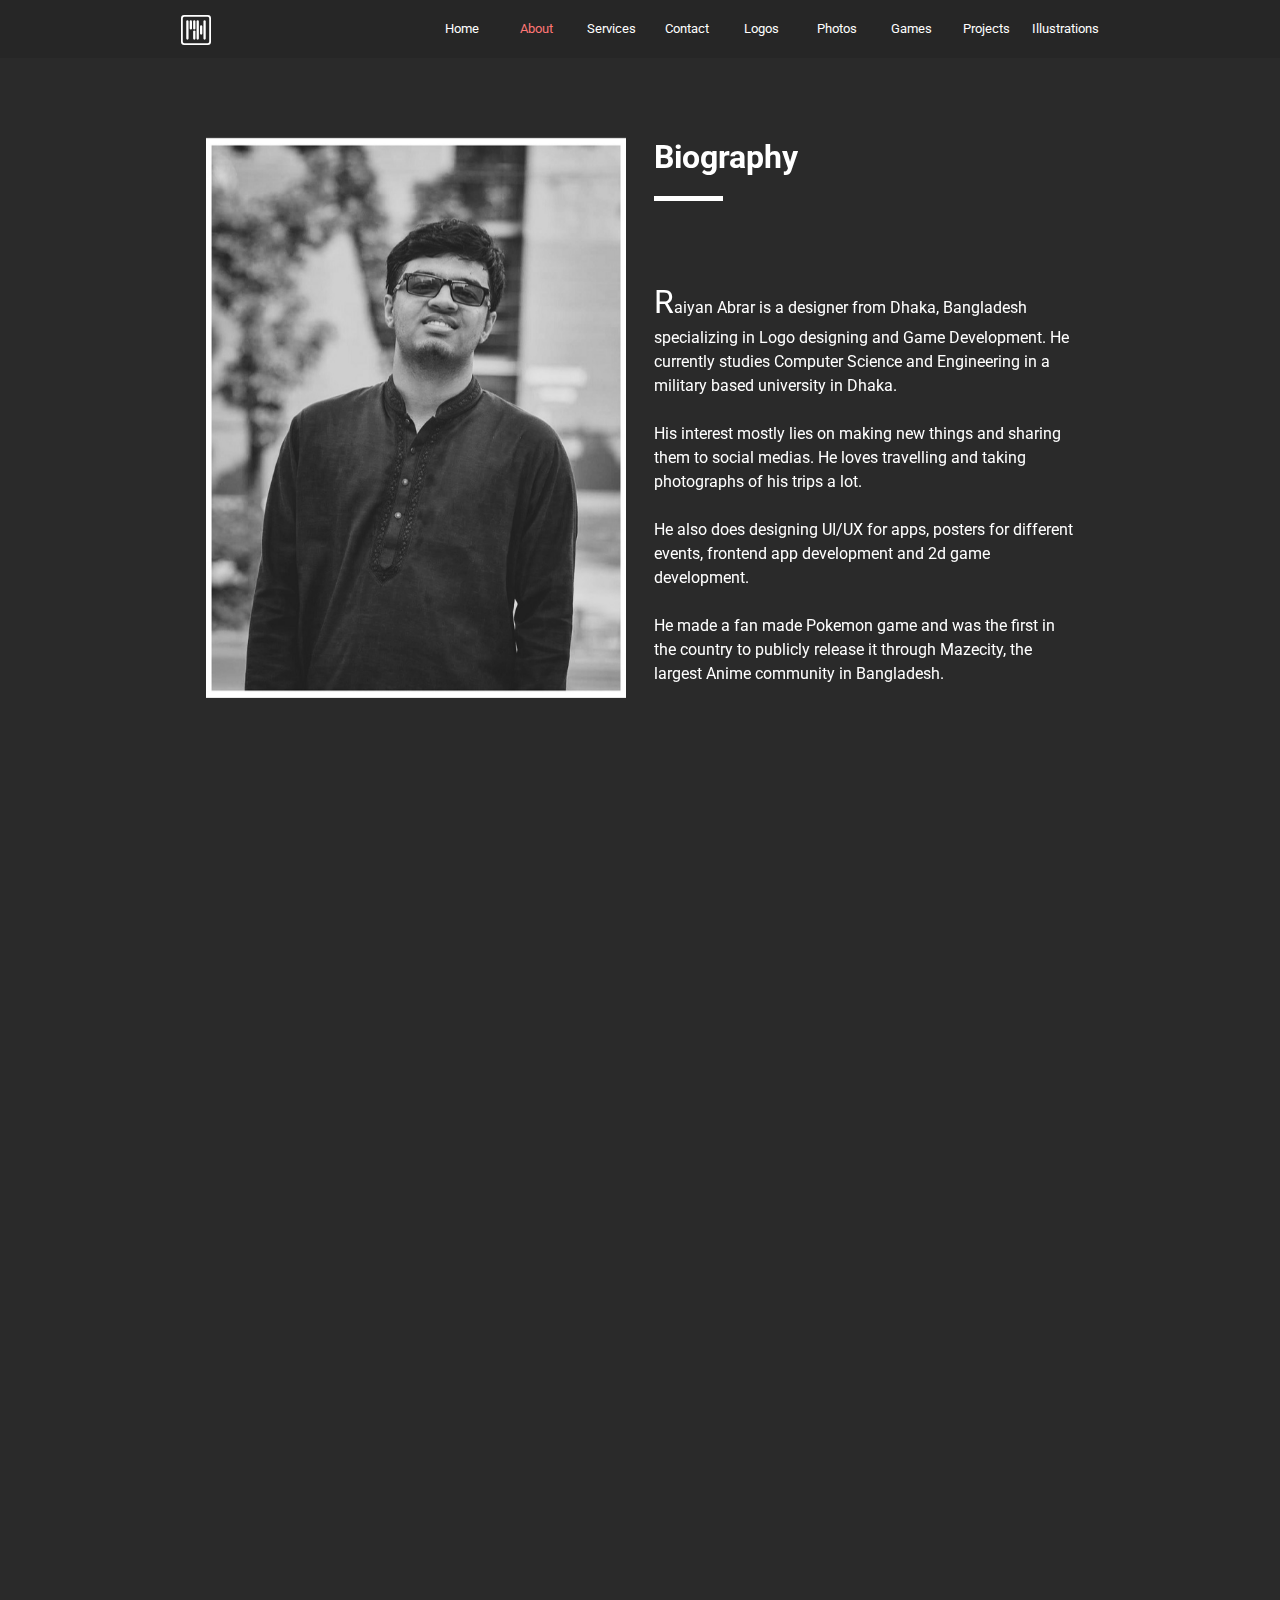
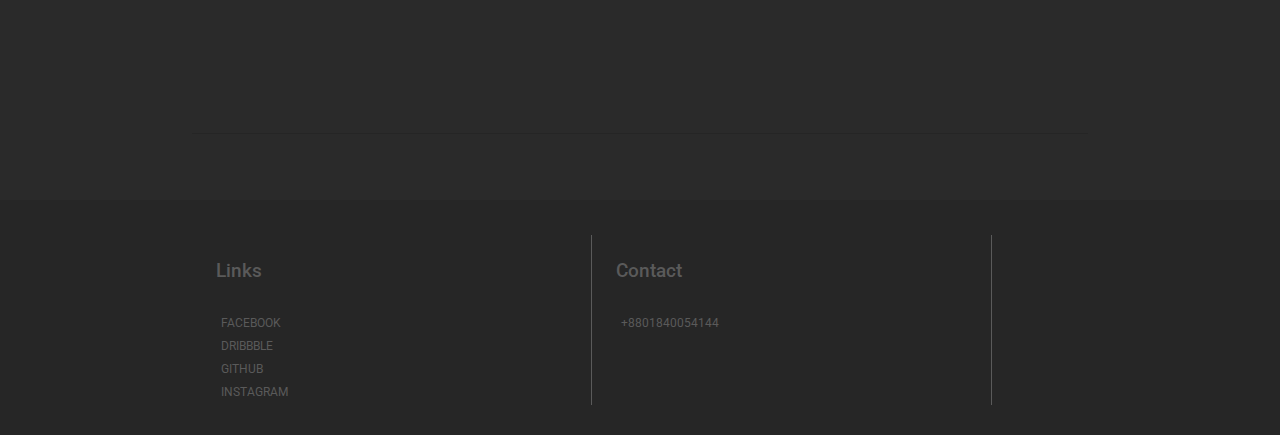
==== about.html @ 9de72fa0 "changed about me illustration pic" ====
<!DOCTYPE html>
<html lang="en">
<head>
    <meta charset="UTF-8">
    <meta name="viewport" content="width=device-width, initial-scale=1.0">
    <meta http-equiv="X-UA-Compatible" content="ie=edge">
    <title>Raiyan Abrar's Biography</title>

    <link rel="stylesheet" href="https://stackpath.bootstrapcdn.com/bootstrap/4.5.2/css/bootstrap.min.css" integrity="sha384-JcKb8q3iqJ61gNV9KGb8thSsNjpSL0n8PARn9HuZOnIxN0hoP+VmmDGMN5t9UJ0Z" crossorigin="anonymous">
    <link rel="stylesheet" href="./scroll animation/aos.css">
    <link rel="stylesheet" href="body.css">
    <link rel="stylesheet" href="navbar.css">
    <link rel="stylesheet" href="bio.css">
    <link rel="stylesheet" href="footer.css">
    <link rel="stylesheet" href="jesterbox.css">
    <link href="https://fonts.googleapis.com/css2?family=Roboto:wght@400;700;900&display=swap" rel="stylesheet">
    <link rel="stylesheet" href="https://cdnjs.cloudflare.com/ajax/libs/font-awesome/4.7.0/css/font-awesome.min.css">
</head>
<body>    
    <script src="https://code.jquery.com/jquery-3.3.1.slim.min.js" integrity="sha384-q8i/X+965DzO0rT7abK41JStQIAqVgRVzpbzo5smXKp4YfRvH+8abtTE1Pi6jizo" crossorigin="anonymous"></script>
    <script src="https://cdnjs.cloudflare.com/ajax/libs/popper.js/1.14.3/umd/popper.min.js" integrity="sha384-ZMP7rVo3mIykV+2+9J3UJ46jBk0WLaUAdn689aCwoqbBJiSnjAK/l8WvCWPIPm49" crossorigin="anonymous"></script>
    <script src="https://stackpath.bootstrapcdn.com/bootstrap/4.1.3/js/bootstrap.min.js" integrity="sha384-ChfqqxuZUCnJSK3+MXmPNIyE6ZbWh2IMqE241rYiqJxyMiZ6OW/JmZQ5stwEULTy" crossorigin="anonymous"></script>
    <script src="https://stackpath.bootstrapcdn.com/bootstrap/4.1.3/js/bootstrap.min.js" integrity="sha384-ChfqqxuZUCnJSK3+MXmPNIyE6ZbWh2IMqE241rYiqJxyMiZ6OW/JmZQ5stwEULTy" crossorigin="anonymous"></script>
    <script src="https://stackpath.bootstrapcdn.com/bootstrap/4.5.2/js/bootstrap.bundle.min.js" integrity="sha384-LtrjvnR4Twt/qOuYxE721u19sVFLVSA4hf/rRt6PrZTmiPltdZcI7q7PXQBYTKyf" crossorigin="anonymous"></script>
    <script src="./scroll animation/aos.js"></script>
    <script type="text/javascript">
        AOS.init({
            duration: 1300,
        });
    </script>

    <div class = "container navigationbar">
        <header>
            <nav class="navbar navbar-expand-lg navbar-dark">
                <a class="navbar-brand" href="index.html"><svg id="Layer_1" data-name="Layer 1" xmlns="http://www.w3.org/2000/svg" viewBox="0 0 95.96 95.96"><defs><style>.cls-1{fill:#fff;}</style></defs><title>rna</title><path class="cls-1" d="M87.18,98H12.82A10.82,10.82,0,0,1,2,87.18V12.82A10.82,10.82,0,0,1,12.82,2H87.18A10.82,10.82,0,0,1,98,12.82V87.18A10.82,10.82,0,0,1,87.18,98ZM12.82,7.74a5.09,5.09,0,0,0-5.08,5.08V87.18a5.09,5.09,0,0,0,5.08,5.08H87.18a5.09,5.09,0,0,0,5.08-5.08V12.82a5.09,5.09,0,0,0-5.08-5.08Z" transform="translate(-2.02 -2.02)"/><rect class="cls-1" x="16.81" y="16.81" width="7.33" height="62.34" rx="3.67"/><rect class="cls-1" x="49.81" y="16.81" width="7.33" height="62.34" rx="3.67"/><rect class="cls-1" x="71.82" y="16.81" width="7.33" height="62.34" rx="3.67"/><rect class="cls-1" x="27.81" y="16.81" width="7.33" height="29.82" rx="3.67"/><rect class="cls-1" x="38.81" y="16.81" width="7.33" height="29.82" rx="3.67"/><rect class="cls-1" x="60.81" y="33.07" width="7.33" height="29.82" rx="3.67"/><rect class="cls-1" x="38.81" y="49.33" width="7.33" height="29.82" rx="3.67"/></svg> </a>
                <button class="navbar-toggler" type="button" data-toggle="collapse" data-target="#navbarSupportedContent" aria-controls="navbarSupportedContent" aria-expanded="false" aria-label="Toggle navigation">
                    <span class="navbar-toggler-icon"></span>
                </button>
                
                <div class="collapse navbar-collapse" id="navbarSupportedContent">
                    <ul class="navbar-nav ml-auto ">
                        <li class="nav-item">
                            <a class="nav-link" href="index.html">Home</a>
                        </li>
                        <li class="nav-item active">
                            <a class="nav-link" href="about.html">About <span class="sr-only">(current)</span></a>
                        </li>
                        <li class="nav-item">
                            <a class="nav-link" href="services.html">Services</a>
                        </li>
                        <li class="nav-item">
                            <a class="nav-link" href="contact.html">Contact</a>
                        </li>
                        <li class="nav-item">
                            <a class="nav-link" href="logo.html">Logos</a>
                        </li>
                        <li class="nav-item">
                            <a class="nav-link" href="photo.html">Photos</a>
                        </li>
                        <li class="nav-item">
                            <a class="nav-link" href="game.html">Games</a>
                        </li>
                        <li class="nav-item">
                            <a class="nav-link" href="project.html">Projects</a>
                        </li>
                        <li class="nav-item">
                            <a class="nav-link" href="illustration.html">Illustrations</a>
                        </li>
                    </ul>
                </div>
            </nav>
        </header>
    </div>

    <div class = "biocontainer">
        <div class="myimage" data-aos="zoom-out" >
            <img src="me.jpg" alt="my photo">
            <div class="img-back">
                <h3>Raiyan Abrar</h3>
                <div class = "links">
                    <a href="https://www.instagram.com/__rainyan__" target="_blank"><i class="fa fa-instagram"></i></a>
                    <a href="https://www.facebook.com/darkluminance" target="_blank"><i class="fa fa-facebook"></i></a>
                    <a href="https://dribbble.com/darkluminance" target="_blank"><i class="fa fa-dribbble"></i></a>
                    <a href="https://github.com/darkluminance" target="_blank"><i class="fa fa-github"></i></a>
                    <a href="https://www.linkedin.com/in/raiyan-abrar-1b874717a/" target="_blank"><i class="fa fa-linkedin"></i></a>
                </div>
            </div>
        </div>

        <div class="mybio">
            <h2 data-aos="zoom-in-right" >Biography</h2>
            <p data-aos="zoom-in-left" >Raiyan Abrar is a designer from Dhaka, Bangladesh specializing in Logo designing and Game Development. He currently studies Computer Science and Engineering in a military based university in Dhaka.<br><br>
            His interest mostly lies on making new things and sharing them to social medias. He loves travelling and taking photographs of his trips a lot.<br><br>He also does designing UI/UX for apps, posters for different events, frontend app development and 2d game development.<br><br>He made a fan made Pokemon game and was the first in the country to publicly release it through Mazecity, the largest Anime community in Bangladesh.</p>
        </div>
    </div>

    <div class="achievemento">
        <h3 data-aos="zoom-out">Timeline</h3>
        
        <div class="ach-container">
            <div class="ach" data-aos="fade-right">
                <img src="./img/achievements/unity.jpg" alt="unity game dev" id="achpix">
                <div class="ach-content">
                    <h4>2016</h4>
                    <p>Started learning game development.</p>
                </div>
            </div>
        </div>

        <div class="ach-container">
            <div class="ach" data-aos="fade-left">
                <div class="ach-content">
                    <h4>2016</h4>
                    <p>Released the first fan-made pokemon game in Mazecity, the largest Anime community in Bangladesh.</p>
                </div>
                <img src="./img/achievements/xenonia.png" alt="pokemon xenonia" id="achpix">
            </div>
        </div>

        <div class="ach-container">
            <a href="https://www.facebook.com/DarkLuminance/posts/2354852584542513" target="_blank">
                <div class="ach" data-aos="fade-right">
                    <img src="./img/achievements/mist.png" alt="mist" id="achpix">
                    <div class="ach-content">
                        <h4>2018</h4>
                        <p>Got admitted in Military Institute of Science and Technology (MIST) in Computer Science and Engineering.</p>
                    </div>
                </div>
            </a>
        </div>

        <div class="ach-container">
            <a href="https://www.codeforces.com/darkluminance" target="_blank">
                <div class="ach" data-aos="fade-left">
                    <div class="ach-content">
                        <h4>2019</h4>
                        <p>Started contest programming. Created account in codeforces. :")</p>
                    </div>
                    <img src="./img/achievements/cf.png" alt="contest programing" id="achpix">
                </div>
            </a>
        </div>

        <div class="ach-container">
            <a href="https://www.facebook.com/DarkLuminance/media_set?set=a.3295711883789907&type=3" target="_blank">
                <div class="ach" data-aos="fade-right">
                    <img src="./img/achievements/la.png" alt="daily letter art challenge" id="achpix">
                    <div class="ach-content">
                        <h4>2020</h4>
                        <p>Did a daily letter art challenge where you have to create an art using a word of an alphebitical letter</p>
                    </div>
                </div>
            </a>
        </div>

        <div class="ach-container">
            <a href="https://www.facebook.com/eirus.studios" target="_blank">
                <div class="ach" data-aos="fade-left">
                    <div class="ach-content">
                        <h4>2020</h4>
                        <p>Started logo designing.</p>
                        <p>Did a daily logo design challege where you post logos of a specific theme given to you online on social medias.</p>
                        <p>Founded Eirus Studios, a platform for sharing my designs and accepting clients.</p>
                    </div>
                    <img src="./img/achievements/es.png" alt="Eirus studios" id="achpix">
                </div>
            </a>
        </div>

        <div id="logogallery"></div>

        <h3 data-aos="zoom-in" style="width: 690px !important;" >Check out some of my most favorite works</h3>


        
        <a href="#logogallery" class="JesterBox">
            <div id="image1"><img src="./img/achievements/logos/1.jpg"></div>
            <div id="image2"><img src="./img/achievements/logos/2.jpg"></div>
            <div id="image3"><img src="./img/achievements/logos/3.jpg"></div>
            <div id="image4"><img src="./img/achievements/logos/4.jpg"></div>
        </a>
        <div class="ach-logos">
            <div data-aos="zoom-in-up">
                <h4>Logos</h4>
                <div class="logos">
                        <a href="#image1"><img src="./img/achievements/logos/1.jpg" alt="" class="logo">
                            <div class="fullres"><p>Click to full res</p></div></a>
                        <a href="#image2"><img src="./img/achievements/logos/2.jpg" alt="" class="logo">
                            <div class="fullres"><p>Click to full res</p></div></a>
                        <a href="#image3"><img src="./img/achievements/logos/3.jpg" alt="" class="logo">
                            <div class="fullres"><p>Click to full res</p></div></a>
                        <a href="#image4"><img src="./img/achievements/logos/4.jpg" alt="" class="logo">
                            <div class="fullres"><p>Click to full res</p></div></a>
                </div>
                <p style="color: white !important;">Want to check out more?  <a href="logo.html" target="_blank" style="color: #ff7675 !important;">Click here</a> </p>
            </div>
        </div>

        <div id="games"></div>

        
        <a href="#games" class="JesterBox">
            <div id="imagea"><img src="./img/achievements/games/a.png"></div>
            <div id="imagec"><img src="./img/achievements/games/c.png"></div>
            <div id="imaged"><img src="./img/achievements/games/d.png"><img src="./img/achievements/games/d2.png"></div>
        </a>
        <div class="ach-logos">
            <div data-aos="zoom-in-up">
                <h4>Games</h4>
                <div class="logos">
                        <a href="#imaged" style="width: 300px !important; height: 300px !important;"><img src="./img/achievements/games/dprev.png" alt="" class="logo" style="width: 300px !important; height: 300px !important;">
                            <div class="fullres" style="width: 300px !important; height: 300px !important;"><p>Pokemon Xenonia<br>Click to full res</p></div></a>
                        <a href="#imagea" style="width: 300px !important; height: 300px !important;"><img src="./img/achievements/games/aprev.png" alt="" class="logo" style="width: 300px !important; height: 300px !important;">
                            <div class="fullres" style="width: 300px !important; height: 300px !important;"><p>Rainbow Heptagon<br>Click to full res</p></div></a>
                        <a href="#imagec" style="width: 300px !important; height: 300px !important;"><img src="./img/achievements/games/cprev.png" alt="" class="logo" style="width: 300px !important; height: 300px !important;">
                            <div class="fullres" style="width: 300px !important; height: 300px !important;"><p>Colorful Planets<br>Click to full res</p></div></a>
                </div>
                <p style="color: white !important;">You can find more by  <a href="game.html" target="_blank" style="color: #ff7675 !important;">Clicking here</a> </p>
            </div>
        </div>

        <div class="ach-logos">
            <div data-aos="zoom-in-down">
                <h4>Illustrations</h4>
                <div class="logos">
                    <img src="./img/illustrations/nightillustration.png" style="width: 1000px !important; min-width: 100px !important;" alt="">
                </div>
                <p style="color: white !important;">You can find more by  <a href="illustration.html" target="_blank" style="color: #ff7675 !important;">Clicking here</a> </p>
            </div>
        </div>

        <hr>
    </div>

    
    <div class="ft">
        <section class="ft-list">
            <article class="ft-item">
              <h6>Links</h6>
              <br>
              <p><a href="https://www.facebook.com/darkluminance" target="_blank">FACEBOOK</a></p>
              <p><a href="https://dribbble.com/darkluminance" target="_blank">DRIBBBLE</a></p>
              <p><a href="https://github.com/darkluminance" target="_blank">GITHUB</a></p>
              <p><a href="https://www.instagram.com/__rainyan__" target="_blank">INSTAGRAM</a></p>
            </article>
            <article class="ft-item">
              <h6>Contact</h6>
              <br>
              <p>+8801840054144</p>
            </article>
            
        </section>
  </div>
    
    
</body>
</html>
---- body.css ----
body{
    background-color: rgb(38, 38, 38);
    font-family: 'Roboto', sans-serif;
}
---- navbar.css ----
.navbar{
    margin-left: 12%;
    margin-right: 12%;
    overflow: hidden;
}

header{
    width: 100%;
}

.nav-item{
    font-size: 13px;
    width: 75px;
    font-family: 'Roboto', sans-serif;
    font-weight:400;
    display: block;
}
.navbar-dark .navbar-nav .active>.nav-link, .nav-link.active{
    color: #ff7675;
}

.navbar-dark .navbar-nav .nav-link {
    color:white;
}

.navbar-toggler {
    padding: .45rem .45rem;
    font-size: 1.05rem;
    line-height: 1;
    background-color: #ff7675;
    border: none;
}

a.nav-link{
    text-align: center;
}

.container, .navigationbar{
    min-width: 100%;
    margin-left: 0;
    margin-right: 0;
}

.navbar-brand{
    width: 100px;
}

#Layer_1{
    width: 30%;
    height: auto;
}
---- bio.css ----
@keyframes biocontainer {
    from {opacity: 0%;}
    to {opacity: 100%;}
  }


.biocontainer{
    padding-left: 15%;
    padding-right: 15%;
    padding-top: 80px;
    padding-bottom: 50px;
    display: flex;
    justify-content: space-around;
    background: rgb(42, 42, 42);
    animation-name: welcomeanim;
    animation-duration: 2s;
}

.myimage{
    transform-style: preserve-3d;
    perspective: 500px;
    height: 560px;  
    transition: 0.5s;
}

.myimage img{
    width: 420px;
    backface-visibility: hidden;
    transform: rotateX(0deg);
    transition: 0.5s;
}
.myimage:hover img {
    transform: rotateX(-180deg);
}
.img-back h3{
    color: white;
    font-weight: 400;
    text-align: center;
    font-size: 2.8rem;
}
.img-back{
    position: absolute;
    top: 0;
    left: 0;
    width: 420px;
    height: 560px;
    padding-top: 38%;
    background: rgb(18, 18, 18);
    backface-visibility: hidden;
    transform: rotateX(180deg);
    transition: 0.5s;
}
.myimage:hover .img-back{    
    transform: rotateX(0deg);
}

a .fa{
    font-size: 50;
    color:white;
    text-align: center;
    transition: 0.08s;
}
.links{
    margin: 80px;
    display: flex;
    position: relative;
    align-items: center;
    justify-content: space-around;
    
}
i{
    font-size: 25px !important;
}

a:hover .fa{
    transform: scale(1.5); 
}

.mybio{
    width: 420px;
}

.mybio h2{
    font-weight: 700;
    width: 69px;
    
    padding-bottom: 20px;
    border-bottom: 5px solid white;
}
.mybio p{
    padding-top: 69px;
}
.mybio p::first-letter{
    font-size: 2rem;
}

.biocontainer{
    color: white;
}

.achievemento{
    padding-left: 15%;
    padding-right: 15%;
    padding-bottom: 50px;
    padding-top: 80px;
    background: rgb(42, 42, 42);
    animation-name: welcomeanim;
    animation-duration: 2s;
    color: white;
}

.achievemento h3{
    font-weight: 700;
    padding-bottom: 20px;
    border-bottom: 5px solid white;
    width: 420px;
}

.ach-container{
    margin: 0 5%;
    padding: 80px 0;
}
.ach{
    display: flex;
    justify-content: space-between;
    margin-bottom: 80px;
}
.ach-content{
    width: 350px;
}
.ach-content h4{
    padding-bottom: 5px;
    border-bottom: 2px solid white;
    font-weight: 700;
}
.ach-content p{
    padding-top: 10px;
}
#achpix{
    width: 250px;
}
a .ach{
    color: white;
}
a .ach:hover{
    background: #d8616118;
}

.ach-logos{
    margin: 0 2%;
    padding: 80px 0;
    color:white;
}

.logos{
    display: flex;
    flex-wrap: wrap;
    justify-content: space-around;
    padding: 80px 0;
}

.logo{
    width: 225px;
    height: 225px;
    box-shadow: 10px 10px 18px 2px #111111;
}

a:hover{
    color: #d86161 !important;
}
.logos p{
    color: white;
    text-align: center;
    font-weight: 700;
}
.fullres{
    display: none;
    padding-top: 35%;
    height: 225px;
    position: relative;
    bottom: 100%;
    background: rgba(8, 8, 8, .8);
    margin: 0;

}

.logos a{
    height: 225px;
}

.logos a:hover .fullres{
    display: block;
}
---- footer.css ----
.ft{
    display:flex;
    position: relative;
    padding-left:15%;
    padding-right:15%;
    margin-top: 35px;
    height:200px;       
    background-color: rgb(38, 38, 38);   
}

.ft-list{
    display:flex;
    padding-bottom: 10rem;
    color: #5a5a5a;
}

.ft-item{
    display: flex;
    position: relative;
    flex-direction: column;
    width: 400px;
    height: 170px;
    min-width: 300px;
    padding: 1.5rem;
    border-right: 1px solid #5a5a5a;

}

.ft-item h6{
    font-size: 1.2rem;
}
.ft-item a{
    color: #5a5a5a;
}
.ft-item p{
    margin-bottom: 5px;
    margin-left: 5px;
    font-size: 0.75rem;
}


/*  For Medium sized devices */

@media only screen and (max-width: 1200px){
    
    .ft-list{
        flex-wrap: wrap;
    }
    
    .ft-item{
        width: 250px;
    }
    
}

/*  For Smartphones */

@media only screen and (max-width: 850px){
    .ft{
        position: relative;
        padding-left:5%;
        padding-right:5%;
        height:500px;    
    }
    
    .ft-list{
        flex-wrap: wrap;
    }
    
    .ft-item{
        width: 400px;
        height: 170px;
        min-width: 100px;    
    }
    
    .ft-item h6{
        font-size: 1.2rem;
    }
    .ft-item p{
        margin-bottom: 5px;
        margin-left: 5px;
        font-size: 0.75rem;
    }
    
}
---- jesterbox.css ----
.JesterBox div {
    visibility: hidden;
    position: fixed;
    top: 5%;
    right: 5%;
    bottom: 5%;
    left: 5%;
    z-index: 75;
    text-align: center;
    display: flex;
    justify-content: center;
    align-items: center;
  }
  
  .JesterBox div:before {
    content: '';
    position: fixed;
    top: 0;
    right: 0;
    bottom: 0;
    left: 0;
    z-index: 74;
    background-color: rgba(0, 0, 0, 0);
    transition: all 0.5s ease-out;
  }
  
  .JesterBox div img {
    position: relative;
    z-index: 77;
    max-width: 100%;
    max-height: 100%;
    margin-left: -9999px;
    padding: 18px;
    opacity: 0;
    transition-property: all, opacity;
    transition-duration: 0.5s, 0.2s;
    transition-timing-function: ease-in-out, ease-out;
  }
  
  .JesterBox div:target { visibility: visible; }
  
  .JesterBox div:target:before { background-color: rgba(0, 0, 0, 0.7); }
  
  .JesterBox div:target img {
    margin-left: 0px;
    opacity: 1;
  }
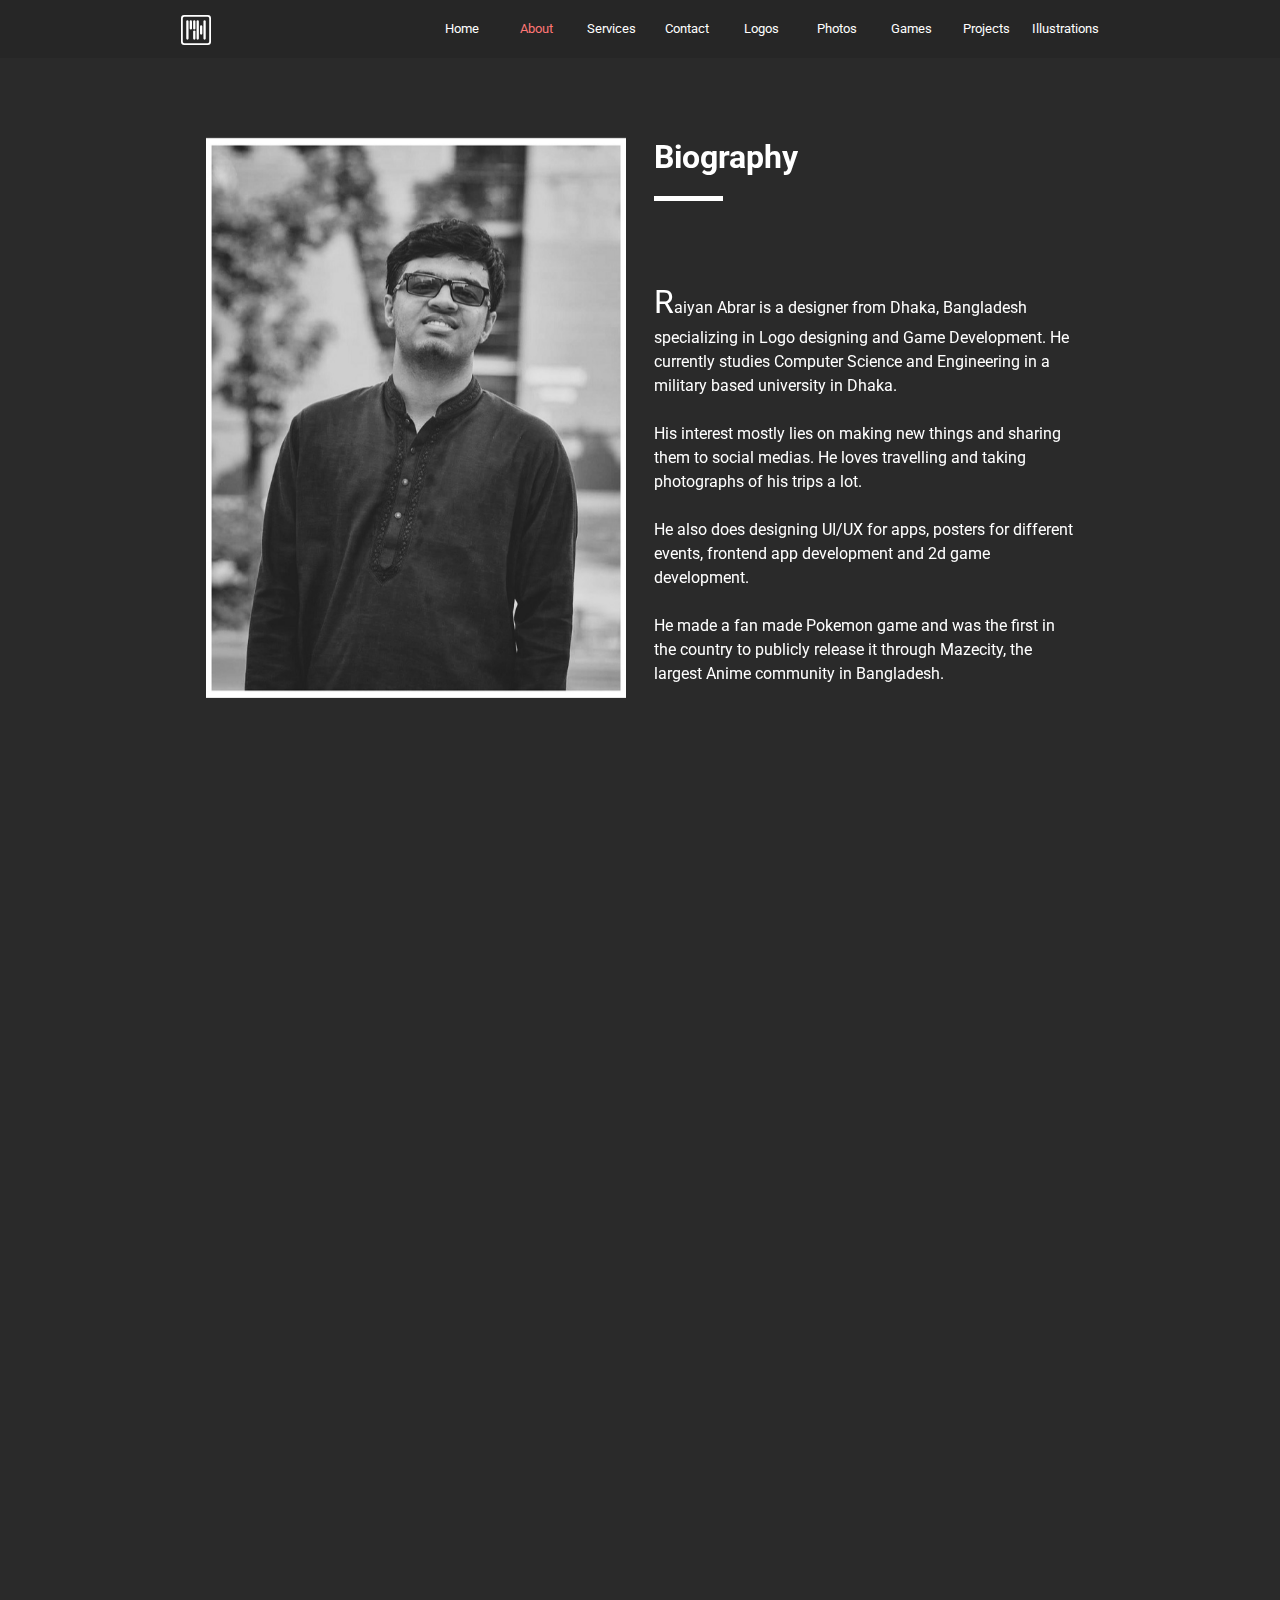
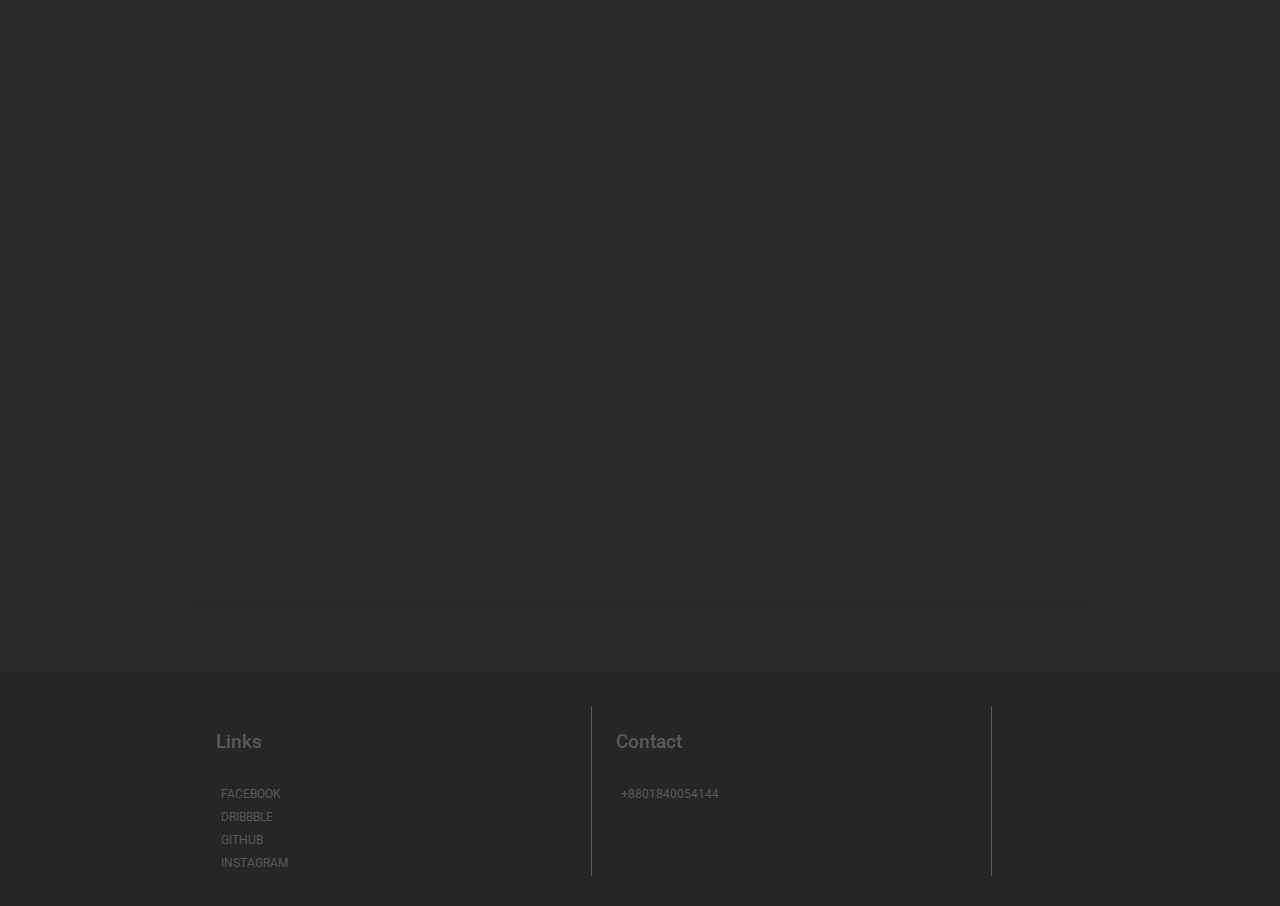
==== commit 692b2553: "Added photo.html" ====
--- a/about.html
+++ b/about.html
@@ -169,7 +169,7 @@
 
         <div id="logogallery"></div>
 
-        <h3 data-aos="zoom-in" style="width: 690px !important;" >Check out some of my most favorite works</h3>
+        <h3 data-aos="zoom-in" style="display: inline-block;" >Check out some of my most favorite works</h3>
 
 
         
--- a/bio.css
+++ b/bio.css
@@ -10,6 +10,7 @@
     padding-top: 80px;
     padding-bottom: 50px;
     display: flex;
+    flex-wrap: wrap;
     justify-content: space-around;
     background: rgb(42, 42, 42);
     animation-name: welcomeanim;
@@ -113,7 +114,7 @@
     font-weight: 700;
     padding-bottom: 20px;
     border-bottom: 5px solid white;
-    width: 420px;
+    width: 80%;
 }
 
 .ach-container{
@@ -137,7 +138,8 @@
     padding-top: 10px;
 }
 #achpix{
-    width: 250px;
+    width: 42%;
+    height: 42%;
 }
 a .ach{
     color: white;
--- a/footer.css
+++ b/footer.css
@@ -55,6 +55,27 @@
 }
 
 /*  For Smartphones */
+@media (max-width: 20rem) {
+    .ft-list{
+        flex-wrap: wrap;
+        width: 10rem;
+    }
+    
+  }
+
+@media (max-width: 30rem) {
+    .ft-list{
+        flex-wrap: wrap;
+        width: 20rem;
+    }
+    
+  }
+  @media (max-width: 50rem) {
+    .ft-list{
+        width: 40rem;
+        flex-wrap: wrap;
+    }
+  }
 
 @media only screen and (max-width: 850px){
     .ft{
@@ -83,4 +104,5 @@
         font-size: 0.75rem;
     }
     
-}+}
+  --- a/jesterbox.css
+++ b/jesterbox.css
@@ -8,9 +8,19 @@
     z-index: 75;
     text-align: center;
     display: flex;
+    flex-wrap: wrap;
     justify-content: center;
     align-items: center;
   }
+  
+  .closebtn{
+    visibility: hidden;
+    position: fixed;
+    top: 20px;
+    left: 80px;
+    z-index: 80;
+  }
+  
   
   .JesterBox div:before {
     content: '';
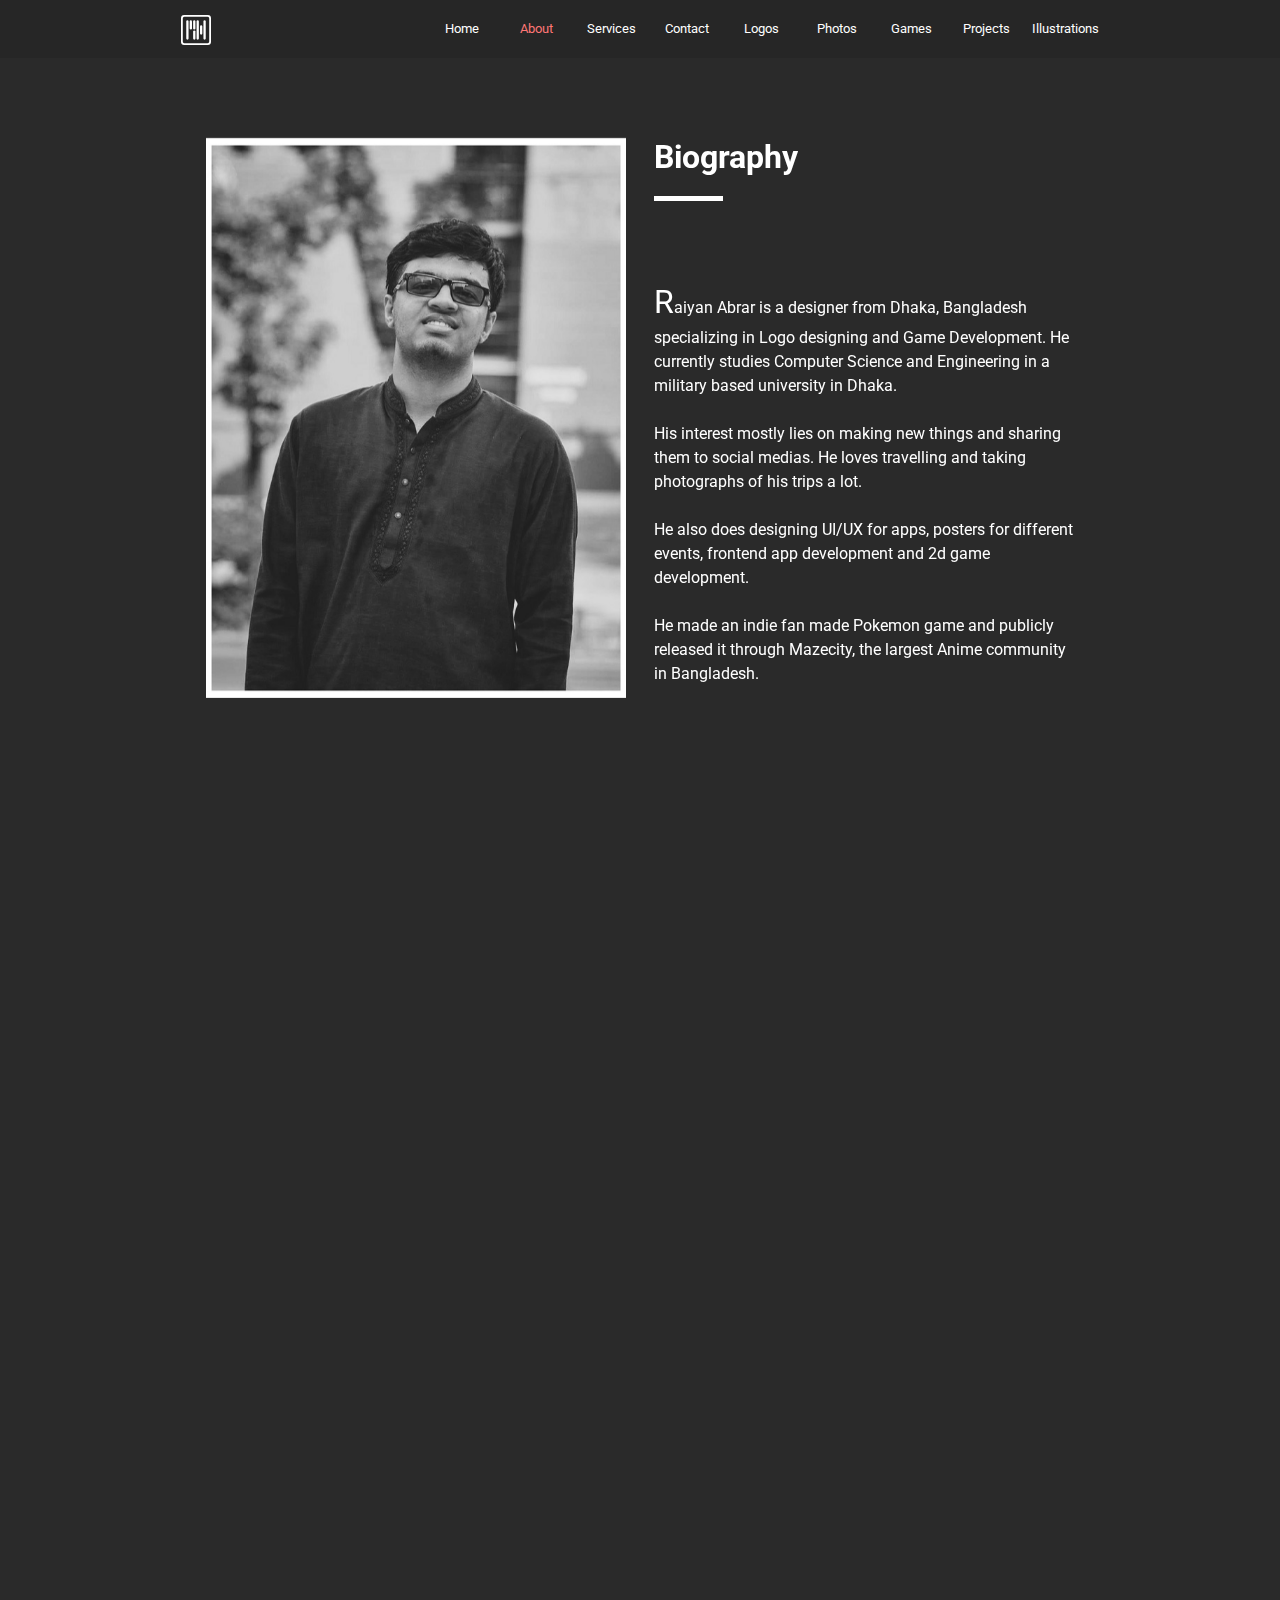
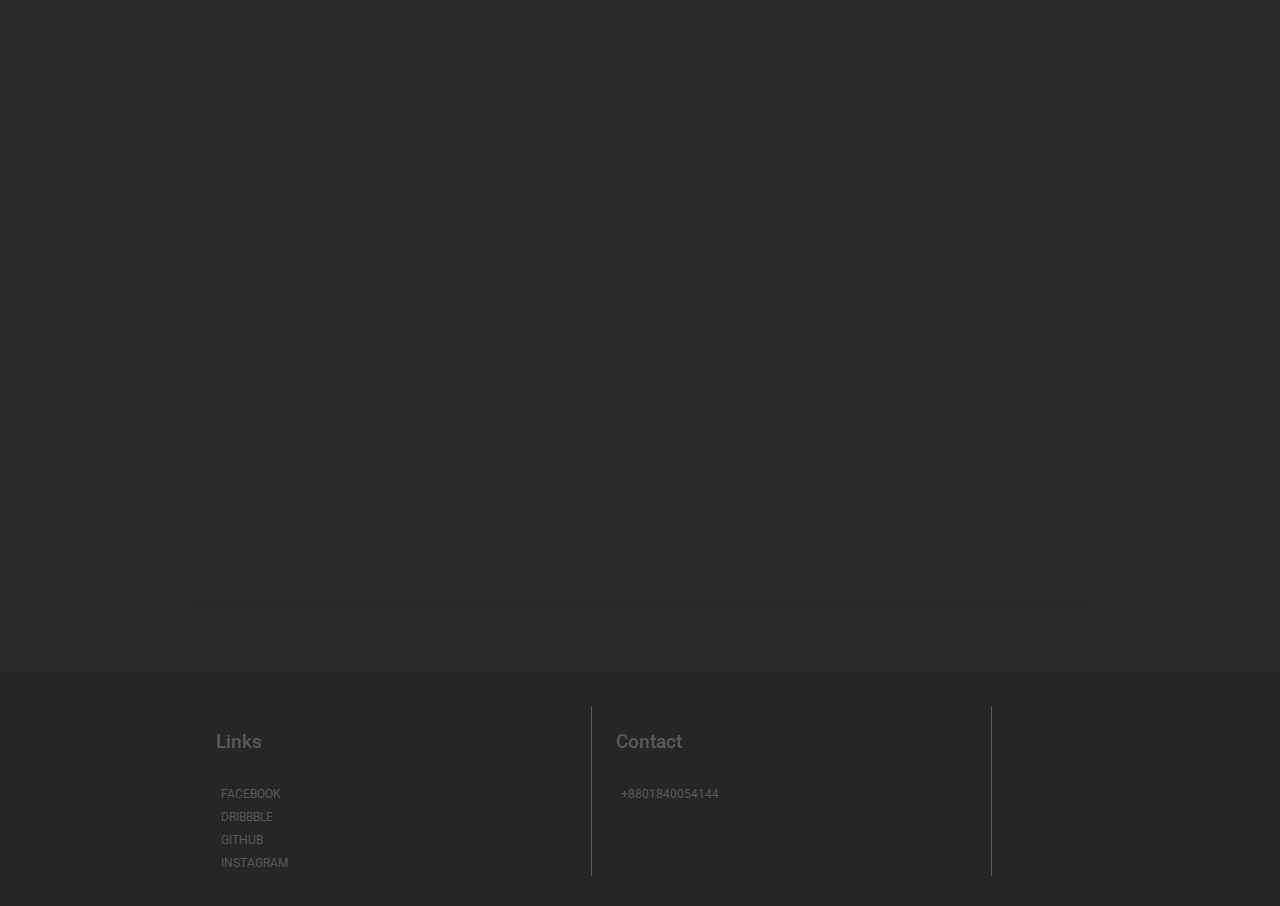
==== commit c84c55d2: "Added games, projects page" ====
--- a/about.html
+++ b/about.html
@@ -90,7 +90,7 @@
         <div class="mybio">
             <h2 data-aos="zoom-in-right" >Biography</h2>
             <p data-aos="zoom-in-left" >Raiyan Abrar is a designer from Dhaka, Bangladesh specializing in Logo designing and Game Development. He currently studies Computer Science and Engineering in a military based university in Dhaka.<br><br>
-            His interest mostly lies on making new things and sharing them to social medias. He loves travelling and taking photographs of his trips a lot.<br><br>He also does designing UI/UX for apps, posters for different events, frontend app development and 2d game development.<br><br>He made a fan made Pokemon game and was the first in the country to publicly release it through Mazecity, the largest Anime community in Bangladesh.</p>
+            His interest mostly lies on making new things and sharing them to social medias. He loves travelling and taking photographs of his trips a lot.<br><br>He also does designing UI/UX for apps, posters for different events, frontend app development and 2d game development.<br><br>He made an indie fan made Pokemon game and publicly released it through Mazecity, the largest Anime community in Bangladesh.</p>
         </div>
     </div>
 
@@ -111,7 +111,7 @@
             <div class="ach" data-aos="fade-left">
                 <div class="ach-content">
                     <h4>2016</h4>
-                    <p>Released the first fan-made pokemon game in Mazecity, the largest Anime community in Bangladesh.</p>
+                    <p>Released an indie fan-made pokemon game in Mazecity, the largest Anime community in Bangladesh. The project is currently closed due to time management issues.</p>
                 </div>
                 <img src="./img/achievements/xenonia.png" alt="pokemon xenonia" id="achpix">
             </div>
@@ -159,7 +159,7 @@
                     <div class="ach-content">
                         <h4>2020</h4>
                         <p>Started logo designing.</p>
-                        <p>Did a daily logo design challege where you post logos of a specific theme given to you online on social medias.</p>
+                        <p>Did a daily logo design challenge where you post logos of a specific theme given to you online on social medias.</p>
                         <p>Founded Eirus Studios, a platform for sharing my designs and accepting clients.</p>
                     </div>
                     <img src="./img/achievements/es.png" alt="Eirus studios" id="achpix">
@@ -202,7 +202,7 @@
         <a href="#games" class="JesterBox">
             <div id="imagea"><img src="./img/achievements/games/a.png"></div>
             <div id="imagec"><img src="./img/achievements/games/c.png"></div>
-            <div id="imaged"><img src="./img/achievements/games/d.png"><img src="./img/achievements/games/d2.png"></div>
+            <div id="imaged"><img src="./img/achievements/games/d.png"></div>
         </a>
         <div class="ach-logos">
             <div data-aos="zoom-in-up">
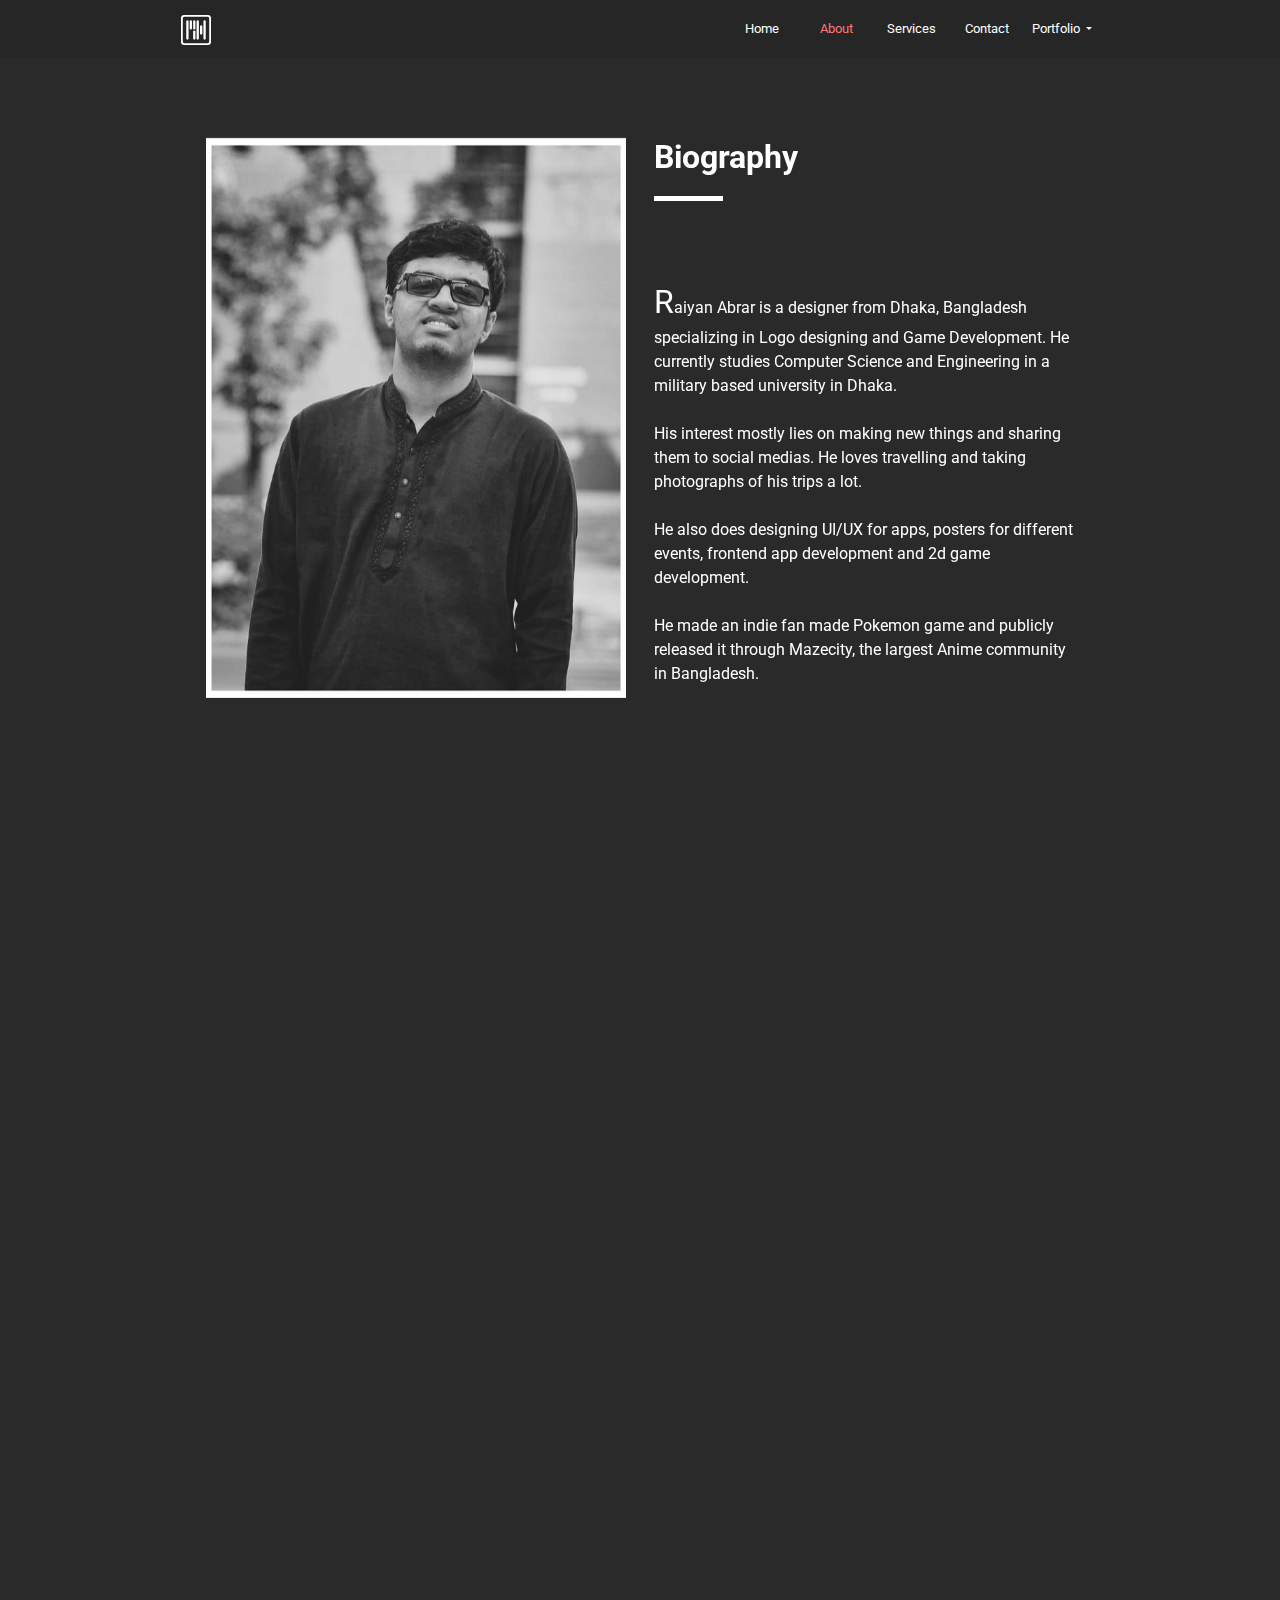
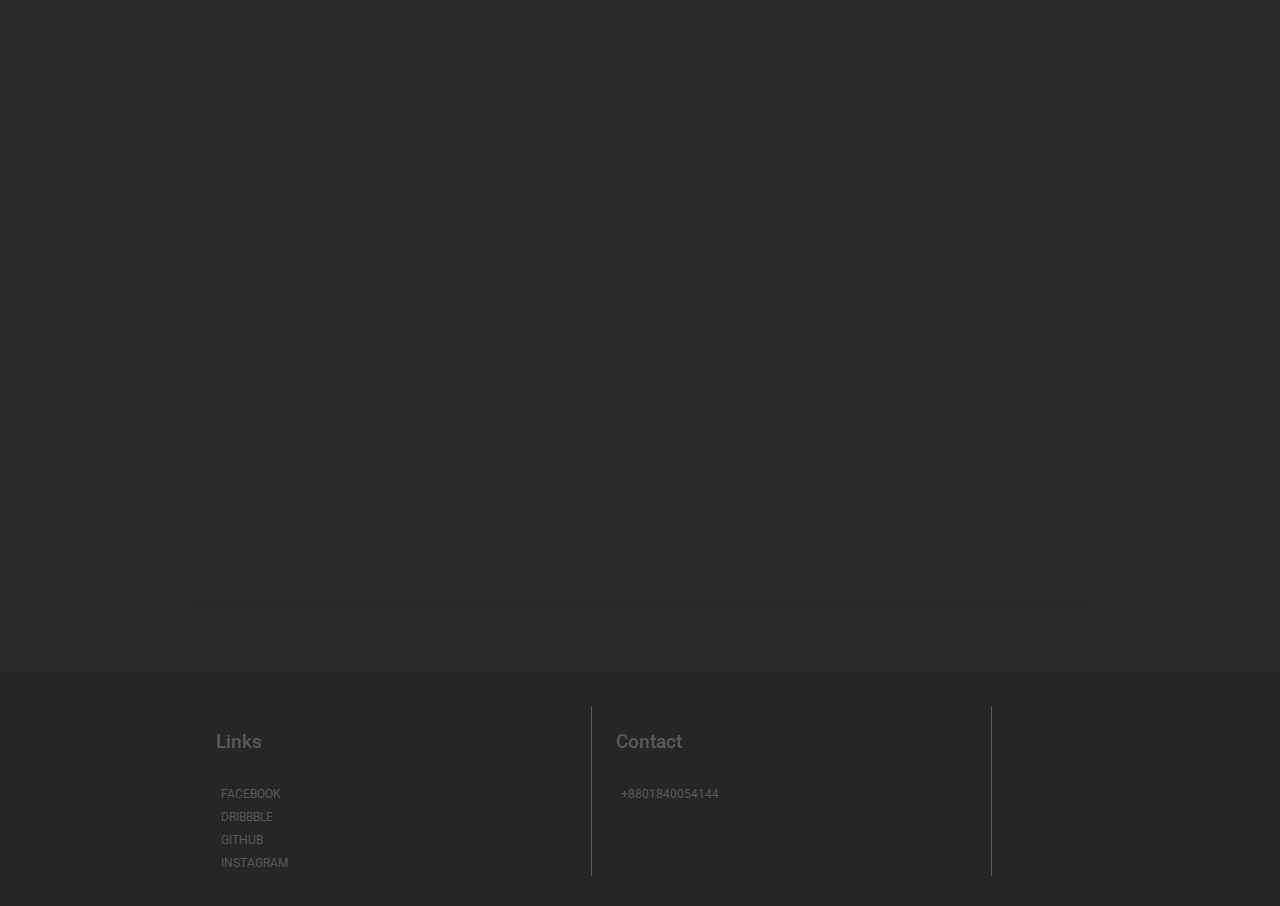
==== commit 6b65872e: "portfolio dropdown menu added" ====
--- a/about.html
+++ b/about.html
@@ -51,27 +51,24 @@
                         <li class="nav-item">
                             <a class="nav-link" href="contact.html">Contact</a>
                         </li>
-                        <li class="nav-item">
-                            <a class="nav-link" href="logo.html">Logos</a>
-                        </li>
-                        <li class="nav-item">
-                            <a class="nav-link" href="photo.html">Photos</a>
-                        </li>
-                        <li class="nav-item">
-                            <a class="nav-link" href="game.html">Games</a>
-                        </li>
-                        <li class="nav-item">
-                            <a class="nav-link" href="project.html">Projects</a>
-                        </li>
-                        <li class="nav-item">
-                            <a class="nav-link" href="illustration.html">Illustrations</a>
-                        </li>
+                        <li class="nav-item dropdown">
+                            <a class="nav-link dropdown-toggle" href="#" id="navbarDropdown" role="button" data-toggle="dropdown" aria-haspopup="true" aria-expanded="false">
+                              Portfolio
+                            </a>
+                            <div class="dropdown-menu" aria-labelledby="navbarDropdown">
+                              <a class="dropdown-item" href="logo.html">Logos</a>
+                              <a class="dropdown-item" href="photo.html">Photos</a>
+                              <a class="dropdown-item" href="game.html">Games</a>
+                              <a class="dropdown-item" href="project.html">Projects</a>
+                              <a class="dropdown-item" href="illustration.html">Illustrations</a>
+                            </div>
+                          </li>
                     </ul>
                 </div>
             </nav>
         </header>
     </div>
-
+        
     <div class = "biocontainer">
         <div class="myimage" data-aos="zoom-out" >
             <img src="me.jpg" alt="my photo">
@@ -215,7 +212,7 @@
                         <a href="#imagec" style="width: 300px !important; height: 300px !important;"><img src="./img/achievements/games/cprev.png" alt="" class="logo" style="width: 300px !important; height: 300px !important;">
                             <div class="fullres" style="width: 300px !important; height: 300px !important;"><p>Colorful Planets<br>Click to full res</p></div></a>
                 </div>
-                <p style="color: white !important;">You can find more by  <a href="game.html" target="_blank" style="color: #ff7675 !important;">Clicking here</a> </p>
+                <p style="color: white !important;">You can find more by  <a href="./game.html" target="_blank" style="color: #ff7675 !important;">Clicking here</a> </p>
             </div>
         </div>
 
--- a/navbar.css
+++ b/navbar.css
@@ -1,7 +1,6 @@
 .navbar{
     margin-left: 12%;
     margin-right: 12%;
-    overflow: hidden;
 }
 
 header{
@@ -49,3 +48,8 @@
     width: 30%;
     height: auto;
 }
+@media (min-width: 992px) {
+    .dropdown:hover .dropdown-menu {
+        display: block;
+    }
+}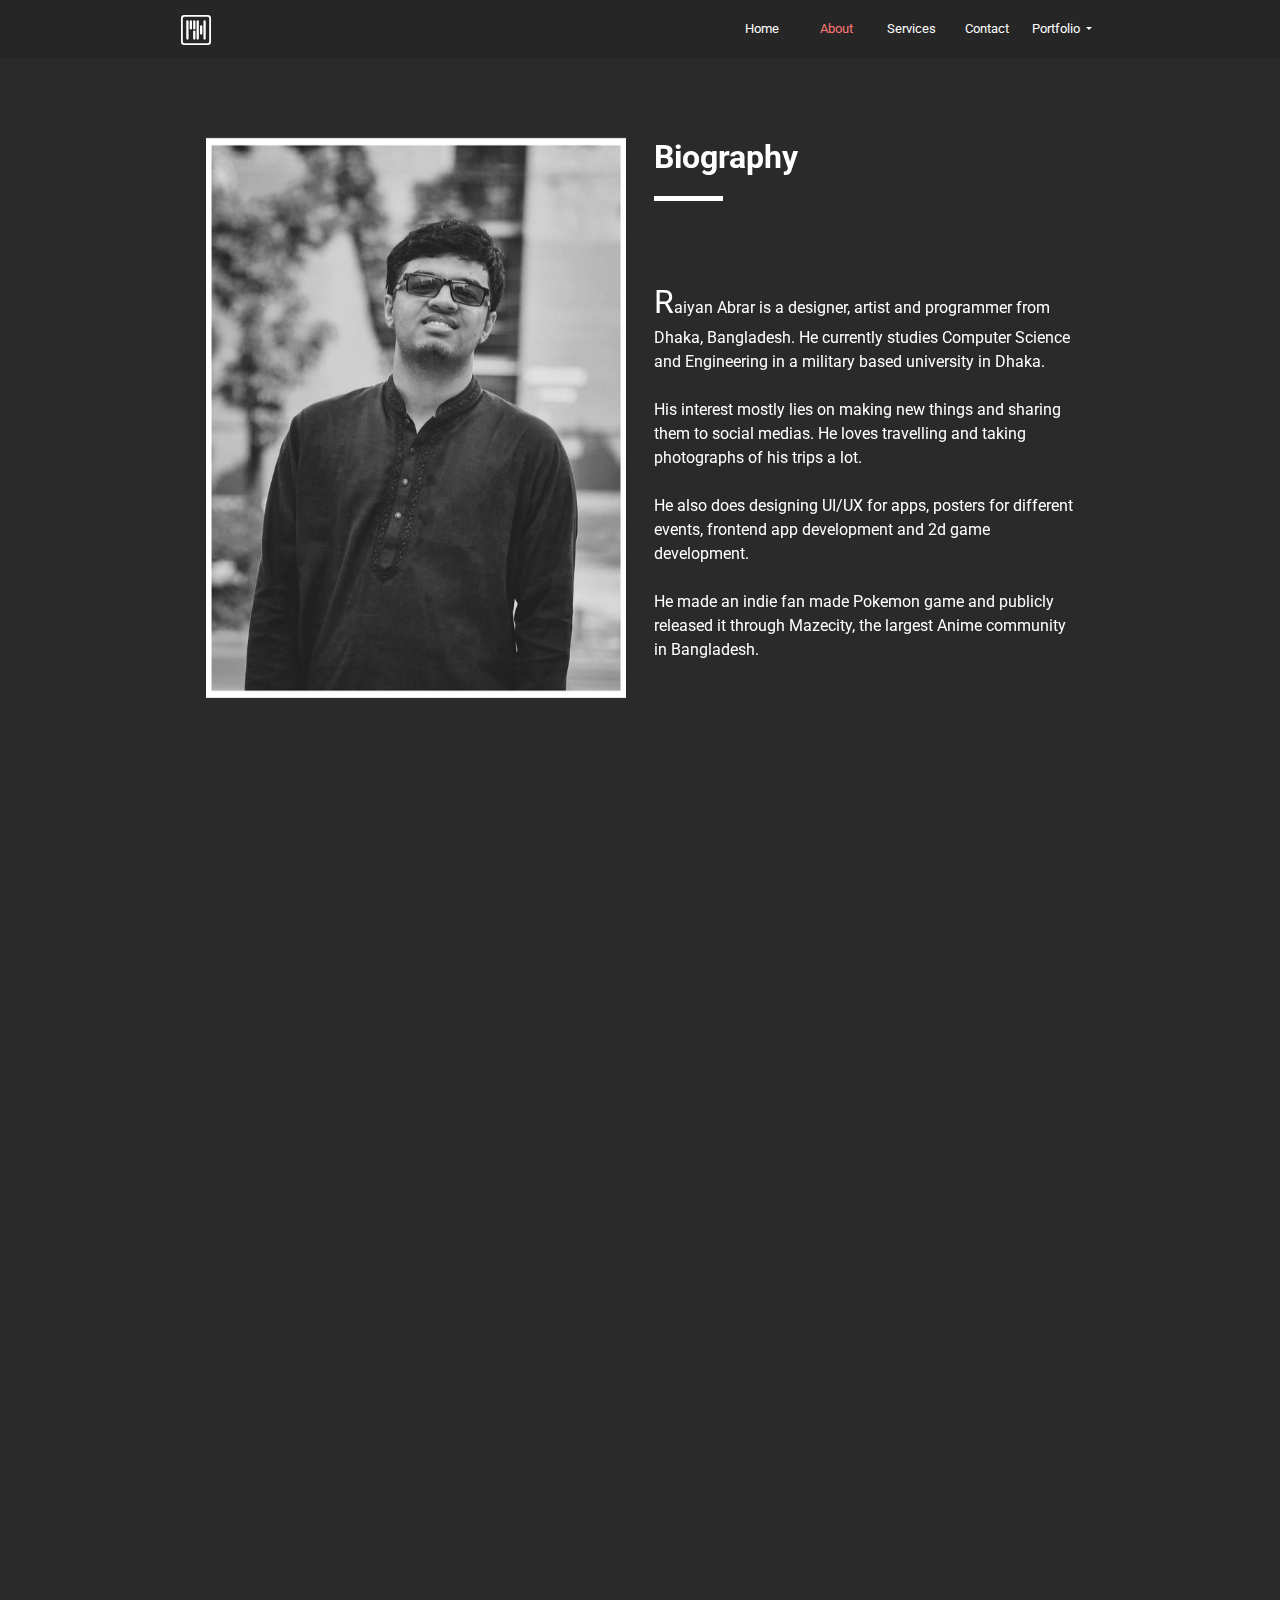
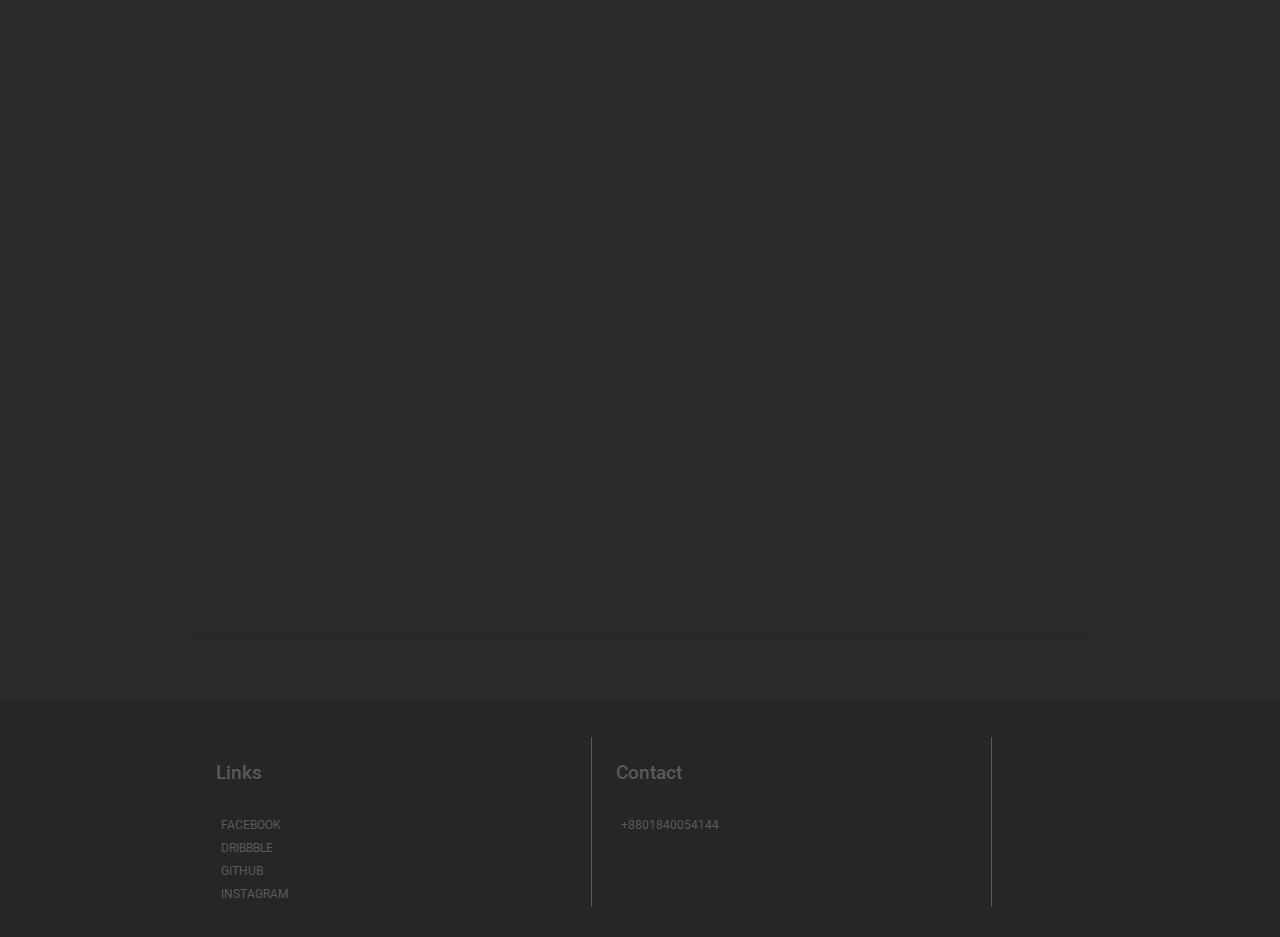
==== commit f0fad1a4: "Some major changes for the website to be displayed publicly" ====
--- a/about.html
+++ b/about.html
@@ -86,7 +86,7 @@
 
         <div class="mybio">
             <h2 data-aos="zoom-in-right" >Biography</h2>
-            <p data-aos="zoom-in-left" >Raiyan Abrar is a designer from Dhaka, Bangladesh specializing in Logo designing and Game Development. He currently studies Computer Science and Engineering in a military based university in Dhaka.<br><br>
+            <p data-aos="zoom-in-left" >Raiyan Abrar is a designer, artist and programmer from Dhaka, Bangladesh. He currently studies Computer Science and Engineering in a military based university in Dhaka.<br><br>
             His interest mostly lies on making new things and sharing them to social medias. He loves travelling and taking photographs of his trips a lot.<br><br>He also does designing UI/UX for apps, posters for different events, frontend app development and 2d game development.<br><br>He made an indie fan made Pokemon game and publicly released it through Mazecity, the largest Anime community in Bangladesh.</p>
         </div>
     </div>
@@ -94,7 +94,7 @@
     <div class="achievemento">
         <h3 data-aos="zoom-out">Timeline</h3>
         
-        <div class="ach-container">
+        <!-- <div class="ach-container">
             <div class="ach" data-aos="fade-right">
                 <img src="./img/achievements/unity.jpg" alt="unity game dev" id="achpix">
                 <div class="ach-content">
@@ -102,7 +102,7 @@
                     <p>Started learning game development.</p>
                 </div>
             </div>
-        </div>
+        </div> -->
 
         <div class="ach-container">
             <div class="ach" data-aos="fade-left">
@@ -114,8 +114,7 @@
             </div>
         </div>
 
-        <div class="ach-container">
-            <a href="https://www.facebook.com/DarkLuminance/posts/2354852584542513" target="_blank">
+        <!-- <div class="ach-container">
                 <div class="ach" data-aos="fade-right">
                     <img src="./img/achievements/mist.png" alt="mist" id="achpix">
                     <div class="ach-content">
@@ -123,45 +122,43 @@
                         <p>Got admitted in Military Institute of Science and Technology (MIST) in Computer Science and Engineering.</p>
                     </div>
                 </div>
-            </a>
-        </div>
-
-        <div class="ach-container">
-            <a href="https://www.codeforces.com/darkluminance" target="_blank">
+        </div> -->
+
+        <!-- <div class="ach-container">
                 <div class="ach" data-aos="fade-left">
                     <div class="ach-content">
                         <h4>2019</h4>
                         <p>Started contest programming. Created account in codeforces. :")</p>
+                        <a href="https://www.codeforces.com/darkluminance" target="_blank">Check out my account
+                        </a>
                     </div>
                     <img src="./img/achievements/cf.png" alt="contest programing" id="achpix">
                 </div>
-            </a>
-        </div>
+        </div> -->
 
         <div class="ach-container">
-            <a href="https://www.facebook.com/DarkLuminance/media_set?set=a.3295711883789907&type=3" target="_blank">
                 <div class="ach" data-aos="fade-right">
                     <img src="./img/achievements/la.png" alt="daily letter art challenge" id="achpix">
                     <div class="ach-content">
                         <h4>2020</h4>
                         <p>Did a daily letter art challenge where you have to create an art using a word of an alphebitical letter</p>
-                    </div>
-                </div>
-            </a>
+                        <a href="https://www.facebook.com/DarkLuminance/media_set?set=a.3295711883789907&type=3" target="_blank">Learn more</a>
+                    </div>
+                </div>
         </div>
 
         <div class="ach-container">
-            <a href="https://www.facebook.com/eirus.studios" target="_blank">
                 <div class="ach" data-aos="fade-left">
                     <div class="ach-content">
                         <h4>2020</h4>
                         <p>Started logo designing.</p>
                         <p>Did a daily logo design challenge where you post logos of a specific theme given to you online on social medias.</p>
                         <p>Founded Eirus Studios, a platform for sharing my designs and accepting clients.</p>
+                        <a href="https://www.facebook.com/eirus.studios" target="_blank">Visit the page
+                        </a>
                     </div>
                     <img src="./img/achievements/es.png" alt="Eirus studios" id="achpix">
                 </div>
-            </a>
         </div>
 
         <div id="logogallery"></div>
--- a/body.css
+++ b/body.css
@@ -2,3 +2,148 @@
     background-color: rgb(38, 38, 38);
     font-family: 'Roboto', sans-serif;
 }
+
+
+/* width */
+::-webkit-scrollbar {
+    width: 13px;
+  }
+  
+  /* Track */
+  ::-webkit-scrollbar-track {
+    background: rgb(38,38,38); 
+  }
+   
+  /* Handle */
+  ::-webkit-scrollbar-thumb {
+    background: #ff7675; 
+  }
+  
+  /* Handle on hover */
+  ::-webkit-scrollbar-thumb:hover {
+    background: rgba(255, 118, 117,0.75); 
+  }
+
+
+input{
+    background-color: rgb(68, 68, 68);
+    color: white;
+    border: none;
+    width: 420px;
+    height: 35px;
+    text-align: right;
+}
+
+textarea{
+    background-color: rgb(68, 68, 68);
+    width: 420px;
+    color:white;
+    border: none;
+    text-align: right;
+}
+
+select {
+    border:none;
+    outline: none;
+}
+select:focus > option:checked { 
+    background: #d86161 !important;
+}
+
+.submitbtnA input {
+    background-color: #d86161 !important;
+    color:white;
+    border: none;
+    width: 160px;
+    height: 35px !important;
+}
+.submitbtn input {
+    background-color: #d86161 !important;
+    color:white;
+    border: none;
+    width: 160px;
+    height: 35px !important;
+    text-align: center;
+}
+.inputItem label {
+    position: relative;
+    color:rgb(90, 90, 90);
+    bottom: 30px;
+    left: 8px;
+    width: 420px;
+    margin: 0;
+    text-align: left;
+    font-size: 13px;
+  }
+
+  .inputitem label {
+    position: relative;
+    left: 0px;
+    width: 400px;
+    margin: 0;
+    text-align: left;
+    font-size: 13px;
+  }
+
+  .message label{
+      position: relative;
+      bottom: 180px !important;
+  }
+  
+  .labelYo{
+      display: inline-block;
+  }
+
+  input:focus ~ label{
+    visibility: hidden;
+  }
+  
+  textarea:focus ~ label{
+    visibility: hidden;
+    z-index: -1;
+  }
+
+  .connect{
+      display: block;
+  }
+
+  @media (max-width: 550px) {
+        input{
+            width: 300px !important;
+        }  
+        textarea{
+            width: 300px !important;
+        }  
+        label{
+            width: 300px !important;
+        }  
+        select{
+            width: 300px !important;
+        } 
+        .connect{
+            display: none;
+        }
+    }
+
+    @media (max-width: 400px) {
+        input{
+            width: 180px !important;
+        }  
+        textarea{
+            width: 180px !important;
+        }  
+        label{
+            width: 180px !important;
+        }  
+        select{
+            width: 180px !important;
+        } 
+        .connect{
+            display: none;
+        }
+    }
+
+.w-100 {
+    height:500px !important;
+    object-fit: cover;
+  }--- a/bio.css
+++ b/bio.css
@@ -137,6 +137,9 @@
 .ach-content p{
     padding-top: 10px;
 }
+.ach-content a{
+    color: #d86161;
+}
 #achpix{
     width: 42%;
     height: 42%;
